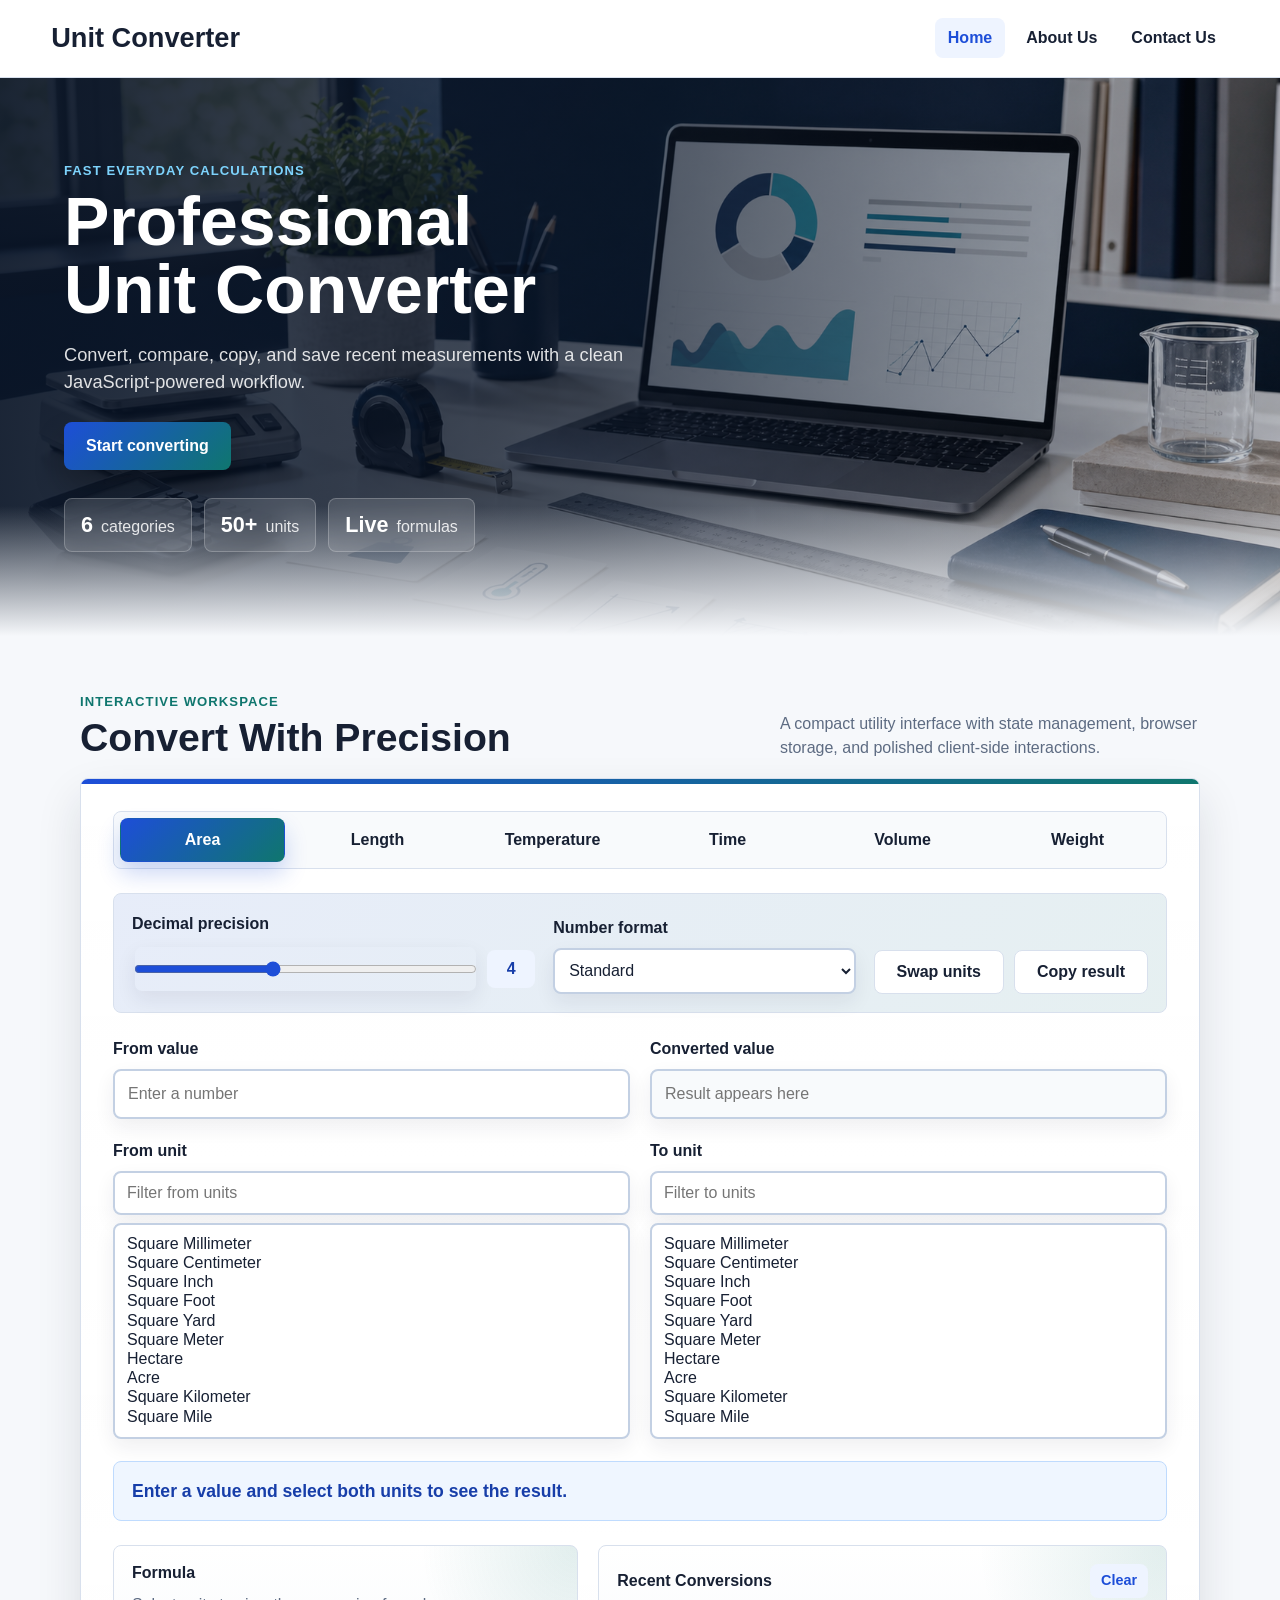
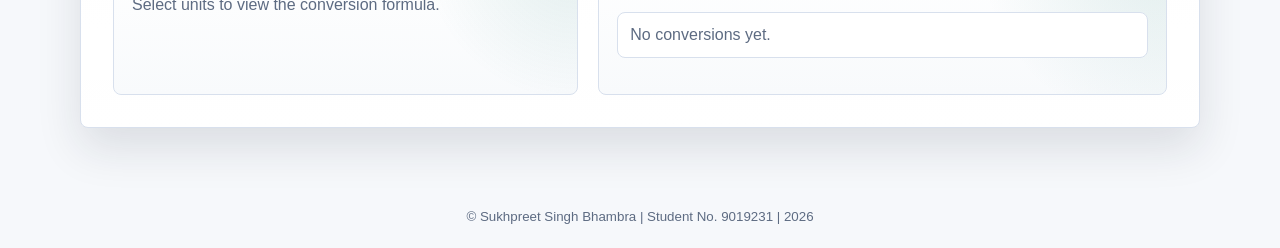
==== index.html @ 5dbf5011 "Initial unit converter project" ====
<!-- Sukhpreet Singh Bhambra | Student No. 9019231 | 2025 -->
<!DOCTYPE html>
<html lang="en">

<head>
    <meta charset="UTF-8">
    <meta name="viewport" content="width=device-width, initial-scale=1.0">
    <meta name="description" content="Convert area, length, temperature, time, volume, and weight units quickly.">
    <title>Unit Converter</title>
    <link href="css/styles.css" rel="stylesheet">
</head>

<body>
    <div id="wrapper">
        <header class="site-header">
            <a class="site-logo" href="index.html" aria-label="Unit Converter home">Unit Converter</a>
            <nav class="site-nav" aria-label="Primary navigation">
                <ul>
                    <li><a href="index.html" aria-current="page">Home</a></li>
                    <li><a href="aboutUs.html">About Us</a></li>
                    <li><a href="contactUs.html">Contact Us</a></li>
                </ul>
            </nav>
        </header>

        <main>
            <section class="app-hero" aria-labelledby="converterHeading">
                <div class="hero-content">
                    <p class="eyebrow">Fast everyday calculations</p>
                    <h1 id="converterHeading">Professional Unit Converter</h1>
                    <p>Convert, compare, copy, and save recent measurements with a clean JavaScript-powered workflow.</p>
                    <a class="hero-button" href="#converterWorkspace">Start converting</a>
                    <div class="hero-stats" aria-label="Project highlights">
                        <span><strong>6</strong> categories</span>
                        <span><strong>50+</strong> units</span>
                        <span><strong>Live</strong> formulas</span>
                    </div>
                </div>
            </section>

            <section class="converter-page" id="converterWorkspace" aria-label="Converter workspace">
                <div class="section-heading">
                    <div>
                        <p class="eyebrow">Interactive workspace</p>
                        <h2>Convert With Precision</h2>
                    </div>
                    <p class="section-note">A compact utility interface with state management, browser storage, and polished client-side interactions.</p>
                </div>
            </section>

            <section class="converter-card" aria-label="Unit converter">
                <div class="category-tabs" role="group" aria-label="Unit category">
                    <button id="areaButton" class="category-button active" type="button" value="area">Area</button>
                    <button id="lengthButton" class="category-button" type="button" value="length">Length</button>
                    <button id="temperatureButton" class="category-button" type="button" value="temperature">Temperature</button>
                    <button id="timeButton" class="category-button" type="button" value="time">Time</button>
                    <button id="volumeButton" class="category-button" type="button" value="volume">Volume</button>
                    <button id="weightButton" class="category-button" type="button" value="weight">Weight</button>
                </div>

                <div class="tool-panel" aria-label="Conversion tools">
                    <div class="field-group">
                        <label for="precisionRange">Decimal precision</label>
                        <div class="range-row">
                            <input type="range" id="precisionRange" min="0" max="10" value="4">
                            <output id="precisionOutput" for="precisionRange">4</output>
                        </div>
                    </div>

                    <div class="field-group">
                        <label for="formatMode">Number format</label>
                        <select id="formatMode">
                            <option value="standard">Standard</option>
                            <option value="scientific">Scientific</option>
                        </select>
                    </div>

                    <div class="tool-actions">
                        <button id="swapUnits" class="secondary-button" type="button">Swap units</button>
                        <button id="copyResult" class="secondary-button" type="button">Copy result</button>
                    </div>
                </div>

                <div class="converter-grid">
                    <div class="field-group">
                        <label for="fromValue">From value</label>
                        <input type="number" id="fromValue" inputmode="decimal" placeholder="Enter a number">
                    </div>

                    <div class="field-group">
                        <label for="toValue">Converted value</label>
                        <input type="text" id="toValue" readonly placeholder="Result appears here">
                    </div>

                    <div class="field-group">
                        <label for="fromUnit">From unit</label>
                        <input type="search" id="fromUnitSearch" placeholder="Filter from units">
                        <select id="fromUnit" size="10"></select>
                    </div>

                    <div class="field-group">
                        <label for="toUnit">To unit</label>
                        <input type="search" id="toUnitSearch" placeholder="Filter to units">
                        <select id="toUnit" size="10"></select>
                    </div>
                </div>

                <p class="result" id="resultSection" aria-live="polite"></p>

                <div class="insight-grid">
                    <section class="mini-panel" aria-labelledby="formulaHeading">
                        <h2 id="formulaHeading">Formula</h2>
                        <p id="formulaText">Select units to view the conversion formula.</p>
                    </section>

                    <section class="mini-panel" aria-labelledby="historyHeading">
                        <div class="panel-heading">
                            <h2 id="historyHeading">Recent Conversions</h2>
                            <button id="clearHistory" class="text-button" type="button">Clear</button>
                        </div>
                        <ol id="historyList" class="history-list"></ol>
                    </section>
                </div>
            </section>
        </main>

        <footer class="site-footer">
            <small id="footerDynamicInfo"></small>
        </footer>
    </div>

    <script src="js/index.js"></script>
</body>

</html>
---- css/styles.css ----
/* Sukhpreet Singh Bhambra | Student No. 9019231 | 2025 */
:root {
    --bg: #f6f8fb;
    --surface: #ffffff;
    --surface-strong: #eef4ff;
    --text: #172033;
    --muted: #5d6b82;
    --primary: #1d4ed8;
    --primary-dark: #173ea9;
    --accent: #0f766e;
    --accent-soft: #e8f7f4;
    --border: #d8e0ed;
    --danger: #b42318;
    --success: #13795b;
    --shadow: 0 20px 45px rgba(23, 32, 51, 0.12);
    --radius: 8px;
}

* {
    box-sizing: border-box;
}

html {
    min-height: 100%;
    scroll-behavior: smooth;
}

body {
    min-height: 100vh;
    margin: 0;
    color: var(--text);
    background: var(--bg);
    font-family: Arial, Helvetica, sans-serif;
    line-height: 1.5;
}

button,
input,
select,
textarea {
    font: inherit;
}

a {
    color: var(--primary);
    text-decoration: none;
}

a:hover {
    text-decoration: underline;
}

a:focus-visible,
button:focus-visible,
input:focus-visible,
select:focus-visible,
textarea:focus-visible {
    outline: 3px solid rgba(29, 78, 216, 0.28);
    outline-offset: 2px;
}

#wrapper {
    min-height: 100vh;
    display: grid;
    grid-template-rows: auto 1fr auto;
}

.site-header {
    position: sticky;
    top: 0;
    z-index: 5;
    display: flex;
    align-items: center;
    justify-content: space-between;
    gap: 24px;
    padding: 18px clamp(18px, 4vw, 64px);
    background: rgba(255, 255, 255, 0.94);
    border-bottom: 1px solid var(--border);
    backdrop-filter: blur(14px);
}

.site-logo {
    color: var(--text);
    font-size: clamp(1.2rem, 3vw, 1.7rem);
    font-weight: 800;
    letter-spacing: 0;
}

.site-logo:hover {
    text-decoration: none;
}

.site-nav ul {
    display: flex;
    flex-wrap: wrap;
    justify-content: flex-end;
    gap: 8px;
    padding: 0;
    margin: 0;
    list-style: none;
}

.site-nav a {
    display: inline-flex;
    align-items: center;
    min-height: 40px;
    padding: 8px 13px;
    border-radius: var(--radius);
    color: var(--text);
    font-weight: 700;
}

.site-nav a:hover,
.site-nav a[aria-current="page"] {
    color: var(--primary);
    background: var(--surface-strong);
    text-decoration: none;
}

.app-hero {
    position: relative;
    min-height: clamp(420px, 62vh, 620px);
    display: flex;
    align-items: center;
    padding: clamp(36px, 7vw, 80px) clamp(18px, 5vw, 72px);
    overflow: hidden;
    color: #ffffff;
    background:
        linear-gradient(90deg, rgba(9, 20, 38, 0.92) 0%, rgba(9, 20, 38, 0.72) 46%, rgba(9, 20, 38, 0.22) 100%),
        url("../images/converter-hero.png") center / cover no-repeat;
}

.app-hero::after {
    content: "";
    position: absolute;
    inset: auto 0 0;
    height: 130px;
    background: linear-gradient(180deg, transparent, var(--bg));
    pointer-events: none;
}

.hero-content {
    position: relative;
    z-index: 1;
    width: min(720px, 100%);
}

.app-hero .eyebrow {
    color: #7dd3fc;
}

.app-hero h1 {
    max-width: 760px;
    color: #ffffff;
    text-wrap: balance;
}

.app-hero p:not(.eyebrow) {
    max-width: 620px;
    margin: 18px 0 0;
    color: rgba(255, 255, 255, 0.86);
    font-size: 1.14rem;
}

.hero-button {
    display: inline-flex;
    align-items: center;
    justify-content: center;
    min-height: 48px;
    margin-top: 26px;
    padding: 0 22px;
    border-radius: var(--radius);
    color: #ffffff;
    background: linear-gradient(135deg, var(--primary), var(--accent));
    font-weight: 800;
    box-shadow: 0 16px 30px rgba(0, 0, 0, 0.24);
}

.hero-button:hover {
    color: #ffffff;
    text-decoration: none;
    transform: translateY(-1px);
}

.hero-stats {
    display: flex;
    flex-wrap: wrap;
    gap: 12px;
    margin-top: 28px;
}

.hero-stats span {
    display: inline-flex;
    align-items: baseline;
    gap: 8px;
    min-height: 52px;
    padding: 10px 16px;
    border: 1px solid rgba(255, 255, 255, 0.22);
    border-radius: var(--radius);
    background: rgba(255, 255, 255, 0.12);
    color: rgba(255, 255, 255, 0.86);
    backdrop-filter: blur(12px);
}

.hero-stats strong {
    color: #ffffff;
    font-size: 1.35rem;
}

.converter-page,
.content-page {
    width: min(1120px, calc(100% - 32px));
    margin: 0 auto;
    padding: clamp(28px, 5vw, 56px) 0;
}

.converter-page {
    padding-bottom: 18px;
}

.page-intro {
    max-width: 760px;
    margin-bottom: 28px;
}

.eyebrow {
    margin: 0 0 6px;
    color: var(--accent);
    font-size: 0.82rem;
    font-weight: 800;
    letter-spacing: 0.08em;
    text-transform: uppercase;
}

h1 {
    margin: 0;
    font-size: clamp(2.25rem, 7vw, 4.25rem);
    line-height: 1;
    letter-spacing: 0;
}

h2 {
    margin: 0;
    font-size: clamp(1.7rem, 4vw, 2.45rem);
    line-height: 1.08;
    letter-spacing: 0;
}

.section-heading {
    display: flex;
    align-items: end;
    justify-content: space-between;
    gap: 24px;
}

.section-note {
    max-width: 420px;
    margin: 0;
    color: var(--muted);
}

.page-intro p:last-child {
    max-width: 640px;
    margin: 14px 0 0;
    color: var(--muted);
    font-size: 1.08rem;
}

.converter-card,
.contact-form,
.accordion {
    background: var(--surface);
    border: 1px solid var(--border);
    border-radius: var(--radius);
    box-shadow: var(--shadow);
}

.converter-card {
    width: min(1120px, calc(100% - 32px));
    margin: 0 auto clamp(28px, 5vw, 56px);
    padding: clamp(18px, 3vw, 32px);
    background:
        linear-gradient(180deg, rgba(255, 255, 255, 0.96), #ffffff),
        var(--surface);
    position: relative;
    overflow: hidden;
}

.converter-card::before {
    content: "";
    position: absolute;
    inset: 0 0 auto;
    height: 5px;
    background: linear-gradient(90deg, var(--primary), var(--accent));
}

.converter-card > * {
    position: relative;
}

.tool-panel {
    display: grid;
    grid-template-columns: minmax(220px, 1fr) minmax(180px, 0.75fr) auto;
    gap: 18px;
    align-items: end;
    margin-bottom: 24px;
    padding: 18px;
    background:
        linear-gradient(135deg, rgba(29, 78, 216, 0.08), rgba(15, 118, 110, 0.08)),
        #f8fafc;
    border: 1px solid var(--border);
    border-radius: var(--radius);
}

.range-row {
    display: grid;
    grid-template-columns: 1fr 48px;
    gap: 12px;
    align-items: center;
}

input[type="range"] {
    padding: 0;
    accent-color: var(--primary);
}

output {
    display: inline-flex;
    align-items: center;
    justify-content: center;
    min-height: 38px;
    border-radius: var(--radius);
    color: var(--primary-dark);
    background: var(--surface-strong);
    font-weight: 800;
}

.tool-actions {
    display: flex;
    flex-wrap: wrap;
    gap: 10px;
    justify-content: flex-end;
}

.category-tabs {
    display: grid;
    grid-template-columns: repeat(6, minmax(0, 1fr));
    gap: 10px;
    margin-bottom: 24px;
    padding: 6px;
    border: 1px solid var(--border);
    border-radius: var(--radius);
    background: #f8fafc;
}

.category-button,
.primary-button,
.secondary-button,
.text-button {
    min-height: 44px;
    border: 1px solid transparent;
    border-radius: var(--radius);
    cursor: pointer;
    font-weight: 800;
    transition: transform 160ms ease, background-color 160ms ease, border-color 160ms ease;
}

.category-button {
    color: var(--text);
    background: transparent;
}

.category-button:hover {
    background: #e2e8f0;
    transform: translateY(-1px);
}

.category-button.active {
    color: #ffffff;
    background: linear-gradient(135deg, var(--primary), var(--accent));
    box-shadow: 0 12px 22px rgba(29, 78, 216, 0.22);
}

.converter-grid {
    display: grid;
    grid-template-columns: repeat(2, minmax(0, 1fr));
    gap: 20px;
}

.field-group {
    display: flex;
    flex-direction: column;
    gap: 8px;
}

.field-group label {
    color: var(--text);
    font-weight: 800;
}

.field-group label span {
    color: var(--danger);
}

input,
select,
textarea {
    width: 100%;
    border: 1px solid var(--border);
    border-radius: var(--radius);
    color: var(--text);
    background: #ffffff;
    transition: border-color 160ms ease, box-shadow 160ms ease, background-color 160ms ease;
}

.converter-card input,
.converter-card select {
    border: 2px solid #c3d0e3;
    background: #ffffff;
    box-shadow: 0 8px 20px rgba(23, 32, 51, 0.07);
}

.converter-card input:focus,
.converter-card select:focus {
    border-color: var(--primary);
    box-shadow: 0 0 0 4px rgba(29, 78, 216, 0.11), 0 12px 26px rgba(23, 32, 51, 0.1);
}

input:hover,
select:hover,
textarea:hover {
    border-color: #adc0db;
}

input,
select {
    min-height: 46px;
}

input,
textarea {
    padding: 11px 13px;
}

select {
    padding: 10px;
}

input[type="search"] {
    min-height: 40px;
    padding: 8px 12px;
    background: #ffffff;
}

input[readonly] {
    background: #f8fafc;
}

.result,
.form-message {
    min-height: 32px;
    margin: 22px 0 0;
    color: var(--primary-dark);
    font-size: 1.1rem;
    font-weight: 800;
}

.result {
    padding: 16px 18px;
    border: 1px solid #bfdbfe;
    border-radius: var(--radius);
    background: #eff6ff;
}

.form-message.error {
    color: var(--danger);
}

.form-message.success {
    color: var(--success);
}

.insight-grid {
    display: grid;
    grid-template-columns: minmax(0, 0.9fr) minmax(0, 1.1fr);
    gap: 20px;
    margin-top: 24px;
}

.mini-panel {
    min-height: 150px;
    padding: 18px;
    border: 1px solid var(--border);
    border-radius: var(--radius);
    background:
        radial-gradient(circle at top right, rgba(15, 118, 110, 0.12), transparent 32%),
        linear-gradient(180deg, #ffffff, #f8fafc);
}

.mini-panel h2 {
    margin: 0;
    font-size: 1rem;
}

.mini-panel p {
    margin: 12px 0 0;
    color: var(--muted);
}

.panel-heading {
    display: flex;
    align-items: center;
    justify-content: space-between;
    gap: 12px;
}

.history-list {
    display: grid;
    gap: 10px;
    padding: 0;
    margin: 14px 0 0;
    list-style: none;
}

.history-list li {
    padding: 10px 12px;
    border: 1px solid var(--border);
    border-radius: var(--radius);
    background: #ffffff;
    color: var(--muted);
    transition: transform 160ms ease, border-color 160ms ease;
}

.history-list li:hover {
    transform: translateY(-1px);
    border-color: #adc0db;
}

.history-list strong {
    display: block;
    color: var(--text);
}

.history-list span {
    display: block;
    margin-top: 2px;
    font-size: 0.88rem;
}

.hero-image {
    display: block;
    width: 100%;
    max-height: 340px;
    object-fit: cover;
    margin-bottom: 24px;
    border-radius: var(--radius);
    border: 1px solid var(--border);
    box-shadow: var(--shadow);
}

.accordion {
    overflow: hidden;
}

.accordion-item + .accordion-item {
    border-top: 1px solid var(--border);
}

.accordion-header {
    position: relative;
    width: 100%;
    min-height: 64px;
    padding: 18px 52px 18px 20px;
    border: 0;
    color: var(--text);
    background: #ffffff;
    text-align: left;
    font-size: 1.12rem;
    font-weight: 800;
}

.accordion-header::after {
    content: "+";
    position: absolute;
    top: 50%;
    right: 22px;
    transform: translateY(-50%);
    color: var(--primary);
    font-size: 1.4rem;
}

.accordion-header[aria-expanded="true"] {
    background: var(--surface-strong);
}

.accordion-header[aria-expanded="true"]::after {
    content: "-";
}

.accordion-panel {
    padding: 6px 20px 22px;
    color: var(--muted);
}

.accordion-panel p {
    margin: 12px 0 0;
}

.accordion-panel ul {
    margin: 10px 0 0;
    padding-left: 20px;
}

.contact-layout {
    display: grid;
    grid-template-columns: minmax(280px, 0.85fr) minmax(340px, 1fr);
    gap: 24px;
    align-items: start;
}

.contact-layout .hero-image {
    height: 100%;
    max-height: none;
    margin-bottom: 0;
}

.contact-page {
    width: min(1180px, calc(100% - 32px));
    margin: 0 auto;
    padding: clamp(32px, 5vw, 64px) 0;
}

.about-page {
    width: min(1180px, calc(100% - 32px));
    margin: 0 auto;
    padding: clamp(32px, 5vw, 64px) 0;
}

.about-hero {
    min-height: 320px;
    display: grid;
    align-items: end;
    margin-bottom: 28px;
    padding: clamp(24px, 5vw, 44px);
    overflow: hidden;
    border-radius: var(--radius);
    color: #ffffff;
    background:
        linear-gradient(90deg, rgba(9, 20, 38, 0.92), rgba(9, 20, 38, 0.52), rgba(9, 20, 38, 0.12)),
        url("../images/about-hero.png") center / cover no-repeat;
    box-shadow: var(--shadow);
}

.about-hero-content {
    width: min(720px, 100%);
}

.about-hero .eyebrow {
    color: #7dd3fc;
}

.about-hero h1 {
    color: #ffffff;
    text-wrap: balance;
}

.about-hero p:not(.eyebrow) {
    max-width: 620px;
    margin: 16px 0 0;
    color: rgba(255, 255, 255, 0.86);
    font-size: 1.1rem;
}

.about-shell {
    display: grid;
    grid-template-columns: minmax(300px, 0.82fr) minmax(420px, 1.18fr);
    gap: 24px;
    align-items: start;
}

.about-profile-card {
    overflow: hidden;
    border: 1px solid var(--border);
    border-radius: var(--radius);
    background: #0f172a;
    box-shadow: var(--shadow);
}

.about-profile-card img {
    display: block;
    width: 100%;
    height: 360px;
    object-fit: cover;
}

.about-profile-content {
    padding: clamp(22px, 4vw, 30px);
    color: #ffffff;
    background:
        radial-gradient(circle at top right, rgba(20, 184, 166, 0.28), transparent 38%),
        #0f172a;
}

.about-profile-content .eyebrow {
    color: #7dd3fc;
}

.about-profile-content h2 {
    font-size: clamp(1.55rem, 3vw, 2.1rem);
}

.about-profile-content p:not(.eyebrow) {
    margin: 12px 0 0;
    color: rgba(255, 255, 255, 0.78);
}

.profile-stats {
    display: grid;
    gap: 12px;
    margin-top: 24px;
}

.profile-stats span {
    padding: 14px;
    border: 1px solid rgba(255, 255, 255, 0.16);
    border-radius: var(--radius);
    background: rgba(255, 255, 255, 0.08);
    color: rgba(255, 255, 255, 0.8);
}

.profile-stats strong {
    display: block;
    color: #ffffff;
    font-size: 1.35rem;
}

.about-details {
    display: grid;
    gap: 18px;
}

.about-heading {
    padding: 6px 2px;
}

.skill-list {
    display: grid;
    gap: 8px;
    margin: 10px 0 0;
    padding-left: 20px;
}

.contact-hero {
    max-width: 780px;
    margin-bottom: 28px;
}

.contact-hero h1 {
    font-size: clamp(2.45rem, 6vw, 4.6rem);
}

.contact-hero p:last-child {
    max-width: 680px;
    margin: 14px 0 0;
    color: var(--muted);
    font-size: 1.08rem;
}

.contact-shell {
    display: grid;
    grid-template-columns: minmax(300px, 0.82fr) minmax(420px, 1.18fr);
    gap: 0;
    overflow: hidden;
    border: 1px solid var(--border);
    border-radius: var(--radius);
    background: var(--surface);
    box-shadow: var(--shadow);
}

.contact-info {
    position: relative;
    min-height: 680px;
    display: grid;
    align-content: end;
    overflow: hidden;
    color: #ffffff;
    background: #0f172a;
}

.contact-info img {
    position: absolute;
    inset: 0;
    width: 100%;
    height: 100%;
    object-fit: cover;
}

.contact-info::after {
    content: "";
    position: absolute;
    inset: 0;
    background:
        linear-gradient(180deg, rgba(15, 23, 42, 0.08) 0%, rgba(15, 23, 42, 0.6) 42%, rgba(15, 23, 42, 0.95) 100%),
        linear-gradient(90deg, rgba(15, 23, 42, 0.68), transparent);
}

.contact-info-content {
    position: relative;
    z-index: 1;
    padding: clamp(22px, 4vw, 34px);
}

.contact-info .eyebrow {
    color: #7dd3fc;
}

.contact-info h2,
.form-header h2 {
    font-size: clamp(1.55rem, 3vw, 2.1rem);
}

.contact-info p:not(.eyebrow) {
    margin: 12px 0 0;
    color: rgba(255, 255, 255, 0.8);
}

.contact-methods {
    display: grid;
    gap: 12px;
    padding: 0;
    margin: 24px 0 0;
    list-style: none;
}

.contact-methods li {
    padding: 14px;
    border: 1px solid rgba(255, 255, 255, 0.18);
    border-radius: var(--radius);
    background: rgba(255, 255, 255, 0.1);
    backdrop-filter: blur(10px);
}

.contact-methods span {
    display: block;
    margin-bottom: 3px;
    color: rgba(255, 255, 255, 0.7);
    font-size: 0.78rem;
    font-weight: 800;
    letter-spacing: 0.08em;
    text-transform: uppercase;
}

.contact-methods a {
    color: #ffffff;
    font-weight: 800;
}

.contact-form {
    display: grid;
    gap: 16px;
    padding: clamp(18px, 3vw, 28px);
    border: 0;
    border-radius: 0;
    box-shadow: none;
}

.contact-shell .contact-form {
    padding: clamp(24px, 4vw, 42px);
}

.form-header {
    margin-bottom: 4px;
}

.form-header p {
    margin: 8px 0 0;
    color: var(--muted);
}

.form-grid {
    display: grid;
    grid-template-columns: repeat(2, minmax(0, 1fr));
    gap: 16px;
}

.contact-form input,
.contact-form textarea {
    border: 2px solid #c3d0e3;
    background: #ffffff;
    box-shadow: 0 10px 24px rgba(23, 32, 51, 0.08);
}

.contact-form input:focus,
.contact-form textarea:focus {
    background: #ffffff;
    border-color: var(--primary);
    box-shadow: 0 0 0 4px rgba(29, 78, 216, 0.13), 0 12px 28px rgba(23, 32, 51, 0.1);
}

.contact-form textarea {
    resize: vertical;
}

.form-actions {
    display: flex;
    flex-wrap: wrap;
    gap: 12px;
    justify-content: center;
    margin-top: 10px;
}

.primary-button,
.secondary-button {
    padding: 0 22px;
}

.primary-button {
    color: #ffffff;
    background: var(--primary);
}

.primary-button:hover {
    background: var(--primary-dark);
}

.secondary-button {
    color: var(--text);
    background: #ffffff;
    border-color: var(--border);
}

.secondary-button:hover {
    background: #f1f5f9;
}

.text-button {
    min-height: 34px;
    padding: 0 10px;
    color: var(--primary);
    background: var(--surface-strong);
    font-size: 0.9rem;
}

.text-button:hover {
    background: #dbeafe;
}

.site-footer {
    padding: 20px;
    color: var(--muted);
    text-align: center;
}

@media (max-width: 900px) {
    .site-header,
    .contact-layout,
    .contact-shell,
    .about-shell {
        grid-template-columns: 1fr;
    }

    .site-header {
        align-items: flex-start;
        flex-direction: column;
    }

    .site-nav ul {
        justify-content: flex-start;
    }

    .category-tabs {
        grid-template-columns: repeat(3, minmax(0, 1fr));
    }

    .tool-panel,
    .insight-grid {
        grid-template-columns: 1fr;
    }

    .tool-actions {
        justify-content: flex-start;
    }

    .contact-info {
        min-height: 420px;
    }

    .about-profile-card img {
        height: 300px;
    }
}

@media (max-width: 640px) {
    .app-hero {
        min-height: 520px;
        align-items: flex-end;
        padding-bottom: 72px;
        background:
            linear-gradient(180deg, rgba(9, 20, 38, 0.38) 0%, rgba(9, 20, 38, 0.92) 62%, rgba(9, 20, 38, 0.98) 100%),
            url("../images/converter-hero.png") center / cover no-repeat;
    }

    .hero-stats {
        display: grid;
        grid-template-columns: 1fr;
    }

    .site-header {
        gap: 14px;
    }

    .site-nav ul,
    .category-tabs,
    .converter-grid,
    .tool-panel,
    .insight-grid,
    .contact-layout,
    .contact-shell,
    .about-shell,
    .form-grid {
        grid-template-columns: 1fr;
    }

    .site-nav a,
    .category-button,
    .secondary-button,
    .primary-button {
        width: 100%;
        justify-content: center;
    }

    .site-nav ul {
        display: grid;
        width: 100%;
    }

    .converter-page,
    .content-page,
    .contact-page,
    .about-page {
        width: min(100% - 24px, 1120px);
    }

    .contact-info {
        min-height: 360px;
    }

    .contact-shell .contact-form {
        padding: 20px;
    }

    .about-hero {
        min-height: 440px;
        align-items: end;
        background:
            linear-gradient(180deg, rgba(9, 20, 38, 0.18), rgba(9, 20, 38, 0.92)),
            url("../images/about-hero.png") center / cover no-repeat;
    }

    .about-profile-card img {
        height: 240px;
    }
}
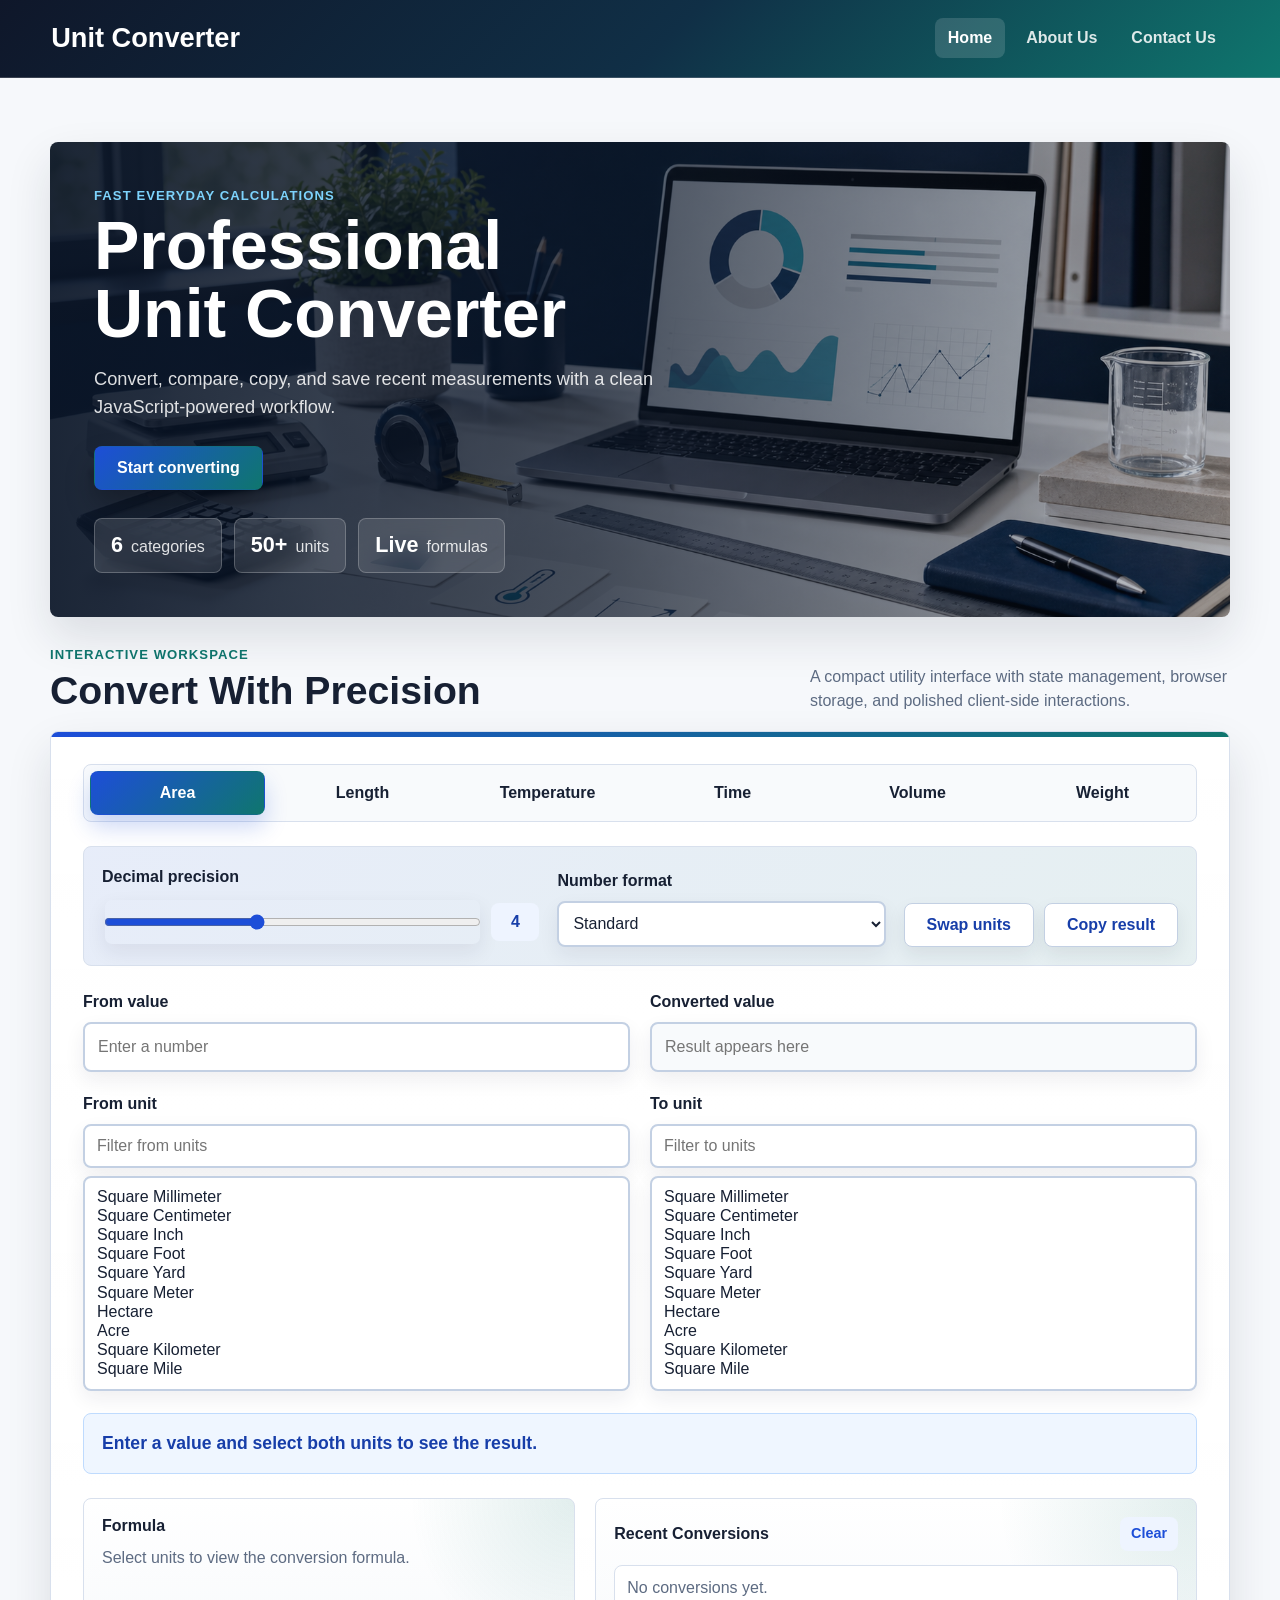
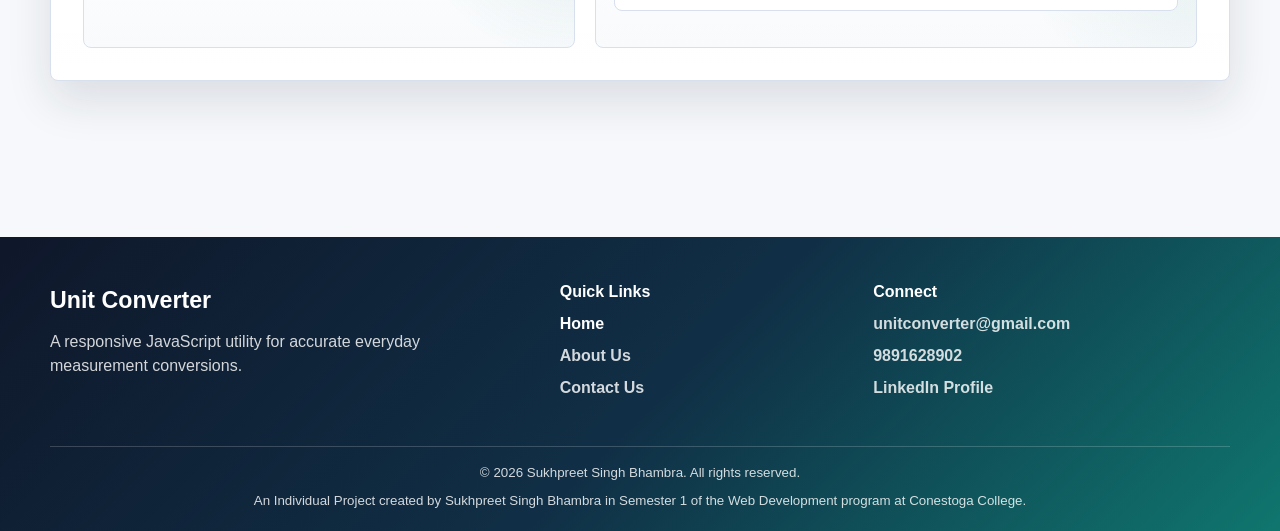
==== commit 4099a901: "Updated the UI of all the pages" ====
--- a/index.html
+++ b/index.html
@@ -7,6 +7,7 @@
     <meta name="viewport" content="width=device-width, initial-scale=1.0">
     <meta name="description" content="Convert area, length, temperature, time, volume, and weight units quickly.">
     <title>Unit Converter</title>
+    <link rel="icon" href="images/plus_big.png" type="image/png">
     <link href="css/styles.css" rel="stylesheet">
 </head>
 
@@ -23,7 +24,7 @@
             </nav>
         </header>
 
-        <main>
+        <main class="home-page">
             <section class="app-hero" aria-labelledby="converterHeading">
                 <div class="hero-content">
                     <p class="eyebrow">Fast everyday calculations</p>
@@ -125,7 +126,35 @@
         </main>
 
         <footer class="site-footer">
-            <small id="footerDynamicInfo"></small>
+            <div class="footer-content">
+                <section class="footer-brand" aria-label="Project summary">
+                    <a class="footer-logo" href="index.html">Unit Converter</a>
+                    <p>A responsive JavaScript utility for accurate everyday measurement conversions.</p>
+                </section>
+
+                <nav class="footer-nav" aria-label="Footer navigation">
+                    <h2>Quick Links</h2>
+                    <ul>
+                        <li><a href="index.html" aria-current="page">Home</a></li>
+                        <li><a href="aboutUs.html">About Us</a></li>
+                        <li><a href="contactUs.html">Contact Us</a></li>
+                    </ul>
+                </nav>
+
+                <address class="footer-contact">
+                    <h2>Connect</h2>
+                    <ul>
+                        <li><a href="mailto:unitconverter@gmail.com">unitconverter@gmail.com</a></li>
+                        <li><a href="tel:9891628902">9891628902</a></li>
+                        <li><a href="https://www.linkedin.com/in/sukhpreet-singh-bhambra/" target="_blank" rel="noopener">LinkedIn Profile</a></li>
+                    </ul>
+                </address>
+            </div>
+
+            <div class="footer-bottom">
+                <small>&copy; <span id="footerYear"></span> Sukhpreet Singh Bhambra. All rights reserved.</small>
+                <small>An Individual Project created by Sukhpreet Singh Bhambra in Semester 1 of the Web Development program at Conestoga College.</small>
+            </div>
         </footer>
     </div>
 
--- a/css/styles.css
+++ b/css/styles.css
@@ -74,19 +74,20 @@
     justify-content: space-between;
     gap: 24px;
     padding: 18px clamp(18px, 4vw, 64px);
-    background: rgba(255, 255, 255, 0.94);
-    border-bottom: 1px solid var(--border);
-    backdrop-filter: blur(14px);
+    background:
+        linear-gradient(135deg, #0f172a 0%, #102f46 52%, #0f766e 100%);
+    border-bottom: 1px solid rgba(255, 255, 255, 0.18);
 }
 
 .site-logo {
-    color: var(--text);
+    color: #ffffff;
     font-size: clamp(1.2rem, 3vw, 1.7rem);
     font-weight: 800;
     letter-spacing: 0;
 }
 
 .site-logo:hover {
+    color: #ffffff;
     text-decoration: none;
 }
 
@@ -106,37 +107,41 @@
     min-height: 40px;
     padding: 8px 13px;
     border-radius: var(--radius);
-    color: var(--text);
+    color: rgba(255, 255, 255, 0.86);
     font-weight: 700;
 }
 
 .site-nav a:hover,
 .site-nav a[aria-current="page"] {
-    color: var(--primary);
-    background: var(--surface-strong);
+    color: #ffffff;
+    background: rgba(255, 255, 255, 0.14);
     text-decoration: none;
+}
+
+.home-page {
+    width: min(1180px, calc(100% - 32px));
+    margin: 0 auto;
+    padding: clamp(32px, 5vw, 64px) 0;
 }
 
 .app-hero {
     position: relative;
-    min-height: clamp(420px, 62vh, 620px);
-    display: flex;
-    align-items: center;
-    padding: clamp(36px, 7vw, 80px) clamp(18px, 5vw, 72px);
+    min-height: clamp(420px, 46vh, 520px);
+    display: grid;
+    align-items: end;
+    margin-bottom: 28px;
+    padding: clamp(24px, 5vw, 44px);
     overflow: hidden;
+    border-radius: var(--radius);
     color: #ffffff;
     background:
         linear-gradient(90deg, rgba(9, 20, 38, 0.92) 0%, rgba(9, 20, 38, 0.72) 46%, rgba(9, 20, 38, 0.22) 100%),
         url("../images/converter-hero.png") center / cover no-repeat;
+    box-shadow: var(--shadow);
 }
 
 .app-hero::after {
-    content: "";
-    position: absolute;
-    inset: auto 0 0;
-    height: 130px;
-    background: linear-gradient(180deg, transparent, var(--bg));
-    pointer-events: none;
+    display: none;
 }
 
 .hero-content {
@@ -180,6 +185,7 @@
     color: #ffffff;
     text-decoration: none;
     transform: translateY(-1px);
+    box-shadow: 0 18px 34px rgba(0, 0, 0, 0.28);
 }
 
 .hero-stats {
@@ -216,6 +222,15 @@
 
 .converter-page {
     padding-bottom: 18px;
+}
+
+.home-page .converter-page {
+    width: 100%;
+    padding-top: 0;
+}
+
+.home-page .converter-card {
+    width: 100%;
 }
 
 .page-intro {
@@ -353,16 +368,18 @@
     background: #f8fafc;
 }
 
+.hero-button,
 .category-button,
 .primary-button,
 .secondary-button,
-.text-button {
+.text-button,
+.linkedin-button {
     min-height: 44px;
     border: 1px solid transparent;
     border-radius: var(--radius);
     cursor: pointer;
     font-weight: 800;
-    transition: transform 160ms ease, background-color 160ms ease, border-color 160ms ease;
+    transition: transform 160ms ease, background-color 160ms ease, border-color 160ms ease, box-shadow 160ms ease, color 160ms ease;
 }
 
 .category-button {
@@ -577,6 +594,8 @@
     text-align: left;
     font-size: 1.12rem;
     font-weight: 800;
+    cursor: pointer;
+    transition: background-color 160ms ease, color 160ms ease;
 }
 
 .accordion-header::after {
@@ -593,6 +612,10 @@
     background: var(--surface-strong);
 }
 
+.accordion-header:hover {
+    background: #f8fafc;
+}
+
 .accordion-header[aria-expanded="true"]::after {
     content: "-";
 }
@@ -679,7 +702,7 @@
 }
 
 .about-profile-card {
-    overflow: hidden;
+    padding: 18px;
     border: 1px solid var(--border);
     border-radius: var(--radius);
     background: #0f172a;
@@ -689,8 +712,10 @@
 .about-profile-card img {
     display: block;
     width: 100%;
-    height: 360px;
+    height: 518px;
+    border-radius: var(--radius);
     object-fit: cover;
+    object-position: center;
 }
 
 .about-profile-content {
@@ -714,6 +739,11 @@
     color: rgba(255, 255, 255, 0.78);
 }
 
+.about-profile-content .profile-location {
+    color: #bae6fd;
+    font-weight: 800;
+}
+
 .profile-stats {
     display: grid;
     gap: 12px;
@@ -734,6 +764,29 @@
     font-size: 1.35rem;
 }
 
+.linkedin-button {
+    display: flex;
+    align-items: center;
+    justify-content: center;
+    width: fit-content;
+    min-height: 44px;
+    margin: 24px auto 0;
+    padding: 0 18px;
+    border-radius: var(--radius);
+    color: #ffffff;
+    background: linear-gradient(135deg, var(--primary), var(--accent));
+    font-weight: 800;
+    box-shadow: 0 12px 22px rgba(29, 78, 216, 0.22);
+}
+
+.linkedin-button:hover {
+    color: #ffffff;
+    background: linear-gradient(135deg, var(--primary-dark), var(--accent));
+    text-decoration: none;
+    transform: translateY(-1px);
+    box-shadow: 0 16px 28px rgba(29, 78, 216, 0.26);
+}
+
 .about-details {
     display: grid;
     gap: 18px;
@@ -750,20 +803,64 @@
     padding-left: 20px;
 }
 
+.linkedin-summary-grid {
+    display: grid;
+    gap: 14px;
+    margin-top: 12px;
+}
+
+.linkedin-summary-grid article {
+    padding: 16px;
+    border: 1px solid var(--border);
+    border-radius: var(--radius);
+    background: #f8fafc;
+}
+
+.linkedin-summary-grid h3 {
+    margin: 0;
+    color: var(--text);
+    font-size: 1rem;
+}
+
+.linkedin-summary-grid p {
+    margin: 8px 0 0;
+}
+
+.credentials-list {
+    margin-top: 8px;
+}
+
 .contact-hero {
-    max-width: 780px;
+    min-height: 320px;
+    display: grid;
+    align-items: end;
     margin-bottom: 28px;
+    padding: clamp(24px, 5vw, 44px);
+    overflow: hidden;
+    border-radius: var(--radius);
+    color: #ffffff;
+    background:
+        linear-gradient(90deg, rgba(9, 20, 38, 0.92), rgba(9, 20, 38, 0.68), rgba(9, 20, 38, 0.22)),
+        url("../images/contact-hero-professional.png") center / cover no-repeat;
+    box-shadow: var(--shadow);
 }
 
 .contact-hero h1 {
+    max-width: 760px;
+    color: #ffffff;
     font-size: clamp(2.45rem, 6vw, 4.6rem);
+    text-wrap: balance;
+}
+
+.contact-hero .eyebrow {
+    color: #7dd3fc;
 }
 
 .contact-hero p:last-child {
     max-width: 680px;
-    margin: 14px 0 0;
-    color: var(--muted);
-    font-size: 1.08rem;
+    margin: 16px 0 0;
+    color: rgba(255, 255, 255, 0.86);
+    font-size: 1.1rem;
 }
 
 .contact-shell {
@@ -781,7 +878,7 @@
     position: relative;
     min-height: 680px;
     display: grid;
-    align-content: end;
+    align-content: center;
     overflow: hidden;
     color: #ffffff;
     background: #0f172a;
@@ -916,21 +1013,29 @@
 
 .primary-button {
     color: #ffffff;
-    background: var(--primary);
+    background: linear-gradient(135deg, var(--primary), var(--accent));
+    box-shadow: 0 12px 22px rgba(29, 78, 216, 0.22);
 }
 
 .primary-button:hover {
-    background: var(--primary-dark);
+    color: #ffffff;
+    background: linear-gradient(135deg, var(--primary-dark), var(--accent));
+    transform: translateY(-1px);
+    box-shadow: 0 16px 28px rgba(29, 78, 216, 0.26);
 }
 
 .secondary-button {
-    color: var(--text);
+    color: var(--primary-dark);
     background: #ffffff;
-    border-color: var(--border);
+    border-color: #c3d0e3;
+    box-shadow: 0 8px 18px rgba(23, 32, 51, 0.08);
 }
 
 .secondary-button:hover {
-    background: #f1f5f9;
+    color: var(--primary-dark);
+    background: var(--surface-strong);
+    border-color: #adc0db;
+    transform: translateY(-1px);
 }
 
 .text-button {
@@ -943,12 +1048,90 @@
 
 .text-button:hover {
     background: #dbeafe;
+    transform: translateY(-1px);
 }
 
 .site-footer {
-    padding: 20px;
-    color: var(--muted);
+    margin-top: 36px;
+    color: rgba(255, 255, 255, 0.82);
+    background:
+        linear-gradient(135deg, #0f172a 0%, #102f46 52%, #0f766e 100%);
+}
+
+.footer-content {
+    width: min(1180px, calc(100% - 32px));
+    display: grid;
+    grid-template-columns: minmax(280px, 1.35fr) minmax(180px, 0.8fr) minmax(240px, 1fr);
+    gap: 28px;
+    margin: 0 auto;
+    padding: clamp(30px, 5vw, 46px) 0;
+}
+
+.footer-logo {
+    display: inline-flex;
+    color: #ffffff;
+    font-size: 1.45rem;
+    font-weight: 800;
+}
+
+.footer-logo:hover {
+    color: #ffffff;
+    text-decoration: none;
+}
+
+.footer-brand p {
+    max-width: 420px;
+    margin: 12px 0 0;
+}
+
+.footer-nav h2,
+.footer-contact h2 {
+    margin: 0 0 12px;
+    color: #ffffff;
+    font-size: 1rem;
+}
+
+.footer-nav ul,
+.footer-contact ul {
+    display: grid;
+    gap: 8px;
+    padding: 0;
+    margin: 0;
+    list-style: none;
+}
+
+.footer-nav a,
+.footer-contact a {
+    color: rgba(255, 255, 255, 0.82);
+    font-weight: 700;
+}
+
+.footer-nav a:hover,
+.footer-nav a[aria-current="page"],
+.footer-contact a:hover {
+    color: #ffffff;
+}
+
+.footer-contact {
+    font-style: normal;
+}
+
+.footer-bottom {
+    width: min(1180px, calc(100% - 32px));
+    display: flex;
+    flex-direction: column;
+    flex-wrap: wrap;
+    align-items: center;
+    justify-content: center;
+    gap: 8px;
+    margin: 0 auto;
+    padding: 16px 0 20px;
+    border-top: 1px solid rgba(255, 255, 255, 0.18);
     text-align: center;
+}
+
+.footer-bottom small {
+    max-width: 900px;
 }
 
 @media (max-width: 900px) {
@@ -973,6 +1156,7 @@
     }
 
     .tool-panel,
+    .footer-content,
     .insight-grid {
         grid-template-columns: 1fr;
     }
@@ -986,15 +1170,15 @@
     }
 
     .about-profile-card img {
-        height: 300px;
+        height: 432px;
     }
 }
 
 @media (max-width: 640px) {
     .app-hero {
-        min-height: 520px;
-        align-items: flex-end;
-        padding-bottom: 72px;
+        min-height: 500px;
+        align-items: end;
+        padding-bottom: 36px;
         background:
             linear-gradient(180deg, rgba(9, 20, 38, 0.38) 0%, rgba(9, 20, 38, 0.92) 62%, rgba(9, 20, 38, 0.98) 100%),
             url("../images/converter-hero.png") center / cover no-repeat;
@@ -1013,6 +1197,7 @@
     .category-tabs,
     .converter-grid,
     .tool-panel,
+    .footer-content,
     .insight-grid,
     .contact-layout,
     .contact-shell,
@@ -1037,6 +1222,7 @@
     .converter-page,
     .content-page,
     .contact-page,
+    .home-page,
     .about-page {
         width: min(100% - 24px, 1120px);
     }
@@ -1047,6 +1233,11 @@
 
     .contact-shell .contact-form {
         padding: 20px;
+    }
+
+    .footer-bottom {
+        justify-content: center;
+        text-align: center;
     }
 
     .about-hero {
@@ -1058,6 +1249,6 @@
     }
 
     .about-profile-card img {
-        height: 240px;
-    }
-}
+        height: 346px;
+    }
+}
